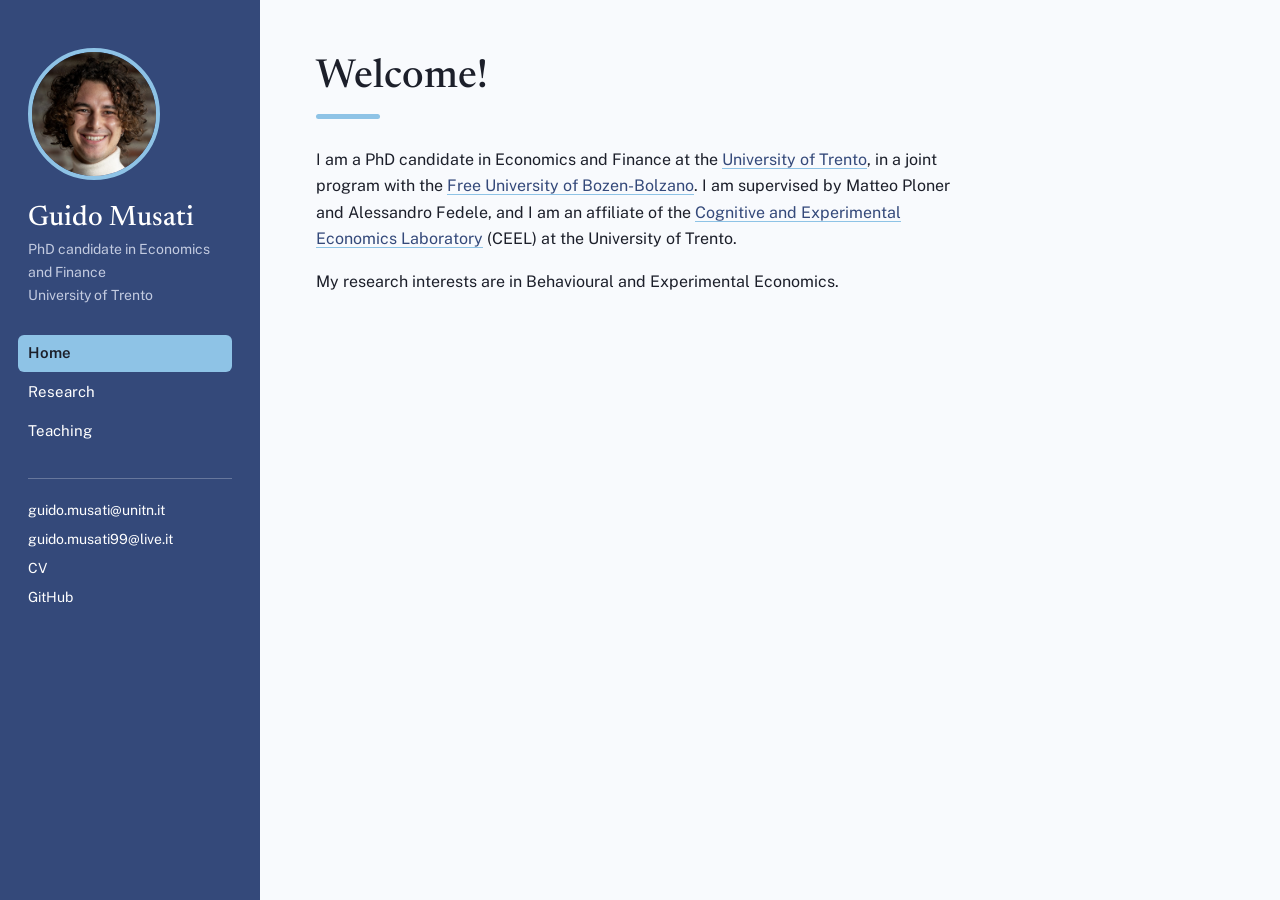
==== index.html @ aa1d8494 "Add files via upload" ====
<!DOCTYPE html>
<html lang="en">
<head>
<meta charset="utf-8">
<meta name="viewport" content="width=device-width, initial-scale=1">
<title>Guido Musati</title>
<link rel="preconnect" href="https://fonts.googleapis.com">
<link rel="stylesheet" href="https://fonts.googleapis.com/css2?family=Newsreader:opsz,wght@6..72,500&family=Public+Sans:wght@400;600&display=swap">
<link rel="stylesheet" href="style.css">
</head>
<body>

<!-- ===== SIDEBAR (same on every page) ===== -->
<nav class="sidebar">
  <img class="photo" src="photo.jpg" alt="Guido Musati"
       onerror="this.style.display='none'; this.nextElementSibling.style.display='flex';">
  <div class="photo-fallback">GM</div>
  <div class="name">Guido Musati</div>
  <div class="role">PhD candidate in Economics and Finance<br>University of Trento</div>
  <div class="nav">
    <a href="index.html" class="current">Home</a>
    <a href="research.html">Research</a>
    <a href="teaching.html">Teaching</a>
  </div>
  <div class="links">
    <a href="mailto:guido.musati@unitn.it">guido.musati@unitn.it</a>
    <a href="mailto:guido.musati99@live.it">guido.musati99@live.it</a>
    <a href="cv.pdf">CV</a>
    <a href="https://github.com/Guidomusati">GitHub</a>
  </div>
</nav>

<!-- ===== CONTENT ===== -->
<main>
  <h1>Welcome!</h1>

  <p>I am a PhD candidate in Economics and Finance at the <a href="https://www.unitn.it/">University of Trento</a>, in a joint program with the <a href="https://www.unibz.it/">Free University of Bozen-Bolzano</a>. I am supervised by Matteo Ploner and Alessandro Fedele, and I am an affiliate of the <a href="https://www-ceel.economia.unitn.it/">Cognitive and Experimental Economics Laboratory</a> (CEEL) at the University of Trento.</p>

  <p>My research interests are in Behavioural and Experimental Economics.</p>
</main>

</body>
</html>
---- style.css ----
/* Guido Musati — personal site. Clean academic look, one shared stylesheet. */
:root {
  --bg: #f8fafd;
  --side-bg: #34497a;
  --side-text: #ffffff;
  --side-muted: #c3cbe0;
  --side-line: rgba(255,255,255,.25);
  --hot: #8ec3e6;
  --hot-text: #3b7bb0;
  --text: #1c1f2a;
  --muted: #5d6275;
  --line: #dfe5ee;
  --accent: #34497a;
  --accent-soft: #e8ebf3;

  --serif: "Newsreader", Georgia, "Times New Roman", serif;
  --sans: "Public Sans", "Helvetica Neue", Arial, sans-serif;
}
@media (prefers-color-scheme: dark) {
  :root {
    --bg: #12141c;
    --side-bg: #27365c;
    --side-text: #ffffff;
    --side-muted: #b4bdd6;
    --side-line: rgba(255,255,255,.2);
    --hot: #6fa8d6;
    --hot-text: #8ec3e6;
    --text: #ebeaf2;
    --muted: #a0a4b8;
    --line: #2a2e3d;
    --accent: #a3b2da;
    --accent-soft: #232845;
    color-scheme: dark;
  }
}

* { box-sizing: border-box; }
html, body { margin: 0; }

body {
  display: flex;
  min-height: 100vh;
  background: var(--bg);
  color: var(--text);
  font-family: var(--sans);
  font-size: 16px;
  line-height: 1.65;
}

/* ---------- Sidebar ---------- */
.sidebar {
  width: 260px;
  flex-shrink: 0;
  background: var(--side-bg);
  color: var(--side-text);
  padding: 48px 28px;
  position: sticky;
  top: 0;
  height: 100vh;
}

.photo, .photo-fallback {
  width: 132px;
  height: 132px;
  border-radius: 50%;
  object-fit: cover;
  display: block;
  border: 4px solid var(--hot);
}
.photo-fallback {
  display: none;
  align-items: center;
  justify-content: center;
  background: rgba(255,255,255,.15);
  color: var(--side-text);
  font-family: var(--serif);
  font-size: 44px;
}

.name {
  font-family: var(--serif);
  font-size: 28px;
  font-weight: 500;
  line-height: 1.15;
  margin: 22px 0 4px;
}
.role {
  font-size: 14px;
  color: var(--side-muted);
  margin-bottom: 28px;
}

.nav { display: flex; flex-direction: column; gap: 2px; }
.nav a {
  color: var(--side-text);
  text-decoration: none;
  font-size: 15px;
  padding: 6px 10px;
  margin-left: -10px;
  border-radius: 6px;
}
.nav a:hover { background: rgba(255,255,255,.14); }
.nav a.current { color: #1c1f2a; font-weight: 600; background: var(--hot); }

.links {
  margin-top: 28px;
  padding-top: 20px;
  border-top: 1px solid var(--side-line);
  font-size: 14px;
  display: flex;
  flex-direction: column;
  gap: 6px;
}
.links span { color: var(--side-muted); }
.links a { color: var(--side-text); text-decoration: none; }
.links a:hover { color: var(--hot); }

/* ---------- Main ---------- */
main {
  flex: 1;
  min-width: 0;
  padding: 56px 56px 64px;
  max-width: 760px;
}

h1 {
  font-family: var(--serif);
  font-weight: 500;
  font-size: 40px;
  line-height: 1.1;
  margin: 0 0 28px;
}
h1::after {
  content: "";
  display: block;
  width: 64px;
  height: 5px;
  margin-top: 14px;
  border-radius: 3px;
  background: var(--hot);
}
h2 {
  font-family: var(--serif);
  font-weight: 500;
  font-size: 24px;
  color: var(--accent);
  margin: 40px 0 16px;
}
p { margin: 0 0 16px; }

a { color: var(--accent); text-underline-offset: 3px; text-decoration-color: var(--hot); }
a:hover { color: var(--hot-text); }
a:focus-visible { outline: 2px solid var(--accent); outline-offset: 2px; }

.news { margin-top: 36px; }
.news ul { list-style: none; margin: 0; padding: 0; border-top: 1px solid var(--line); }
.news li {
  display: flex;
  gap: 20px;
  padding: 10px 0;
  border-bottom: 1px solid var(--line);
}
.news .date {
  flex-shrink: 0;
  width: 110px;
  color: var(--hot-text);
  font-weight: 600;
  font-size: 14px;
  font-variant-numeric: tabular-nums;
  padding-top: 1px;
}

.paper { margin: 0 0 22px; }
.paper .title { font-weight: 600; }
.paper .meta { font-size: 14px; color: var(--muted); }

/* ---------- Phone ---------- */
@media (max-width: 720px) {
  body { flex-direction: column; }
  .sidebar {
    position: static;
    height: auto;
    width: 100%;
    border-right: none;
    padding: 28px 20px;
  }
  .photo, .photo-fallback { width: 96px; height: 96px; }
  .nav { flex-direction: row; gap: 8px; }
  .nav a { margin-left: 0; }
  .links { flex-direction: row; flex-wrap: wrap; gap: 4px 16px; }
  main { padding: 32px 20px 48px; }
  h1 { font-size: 32px; }
  .news li { flex-direction: column; gap: 0; }
}

/* ---------- Teaching ---------- */
.intro { color: var(--muted); font-size: 15px; margin-bottom: 22px; }
.paper .desc { font-size: 15px; margin-top: 4px; }
.lang {
  display: inline-block;
  margin-left: 6px;
  padding: 1px 8px;
  border-radius: 10px;
  background: var(--accent-soft);
  color: var(--accent);
  font-size: 12px;
  font-weight: 600;
  vertical-align: 2px;
}
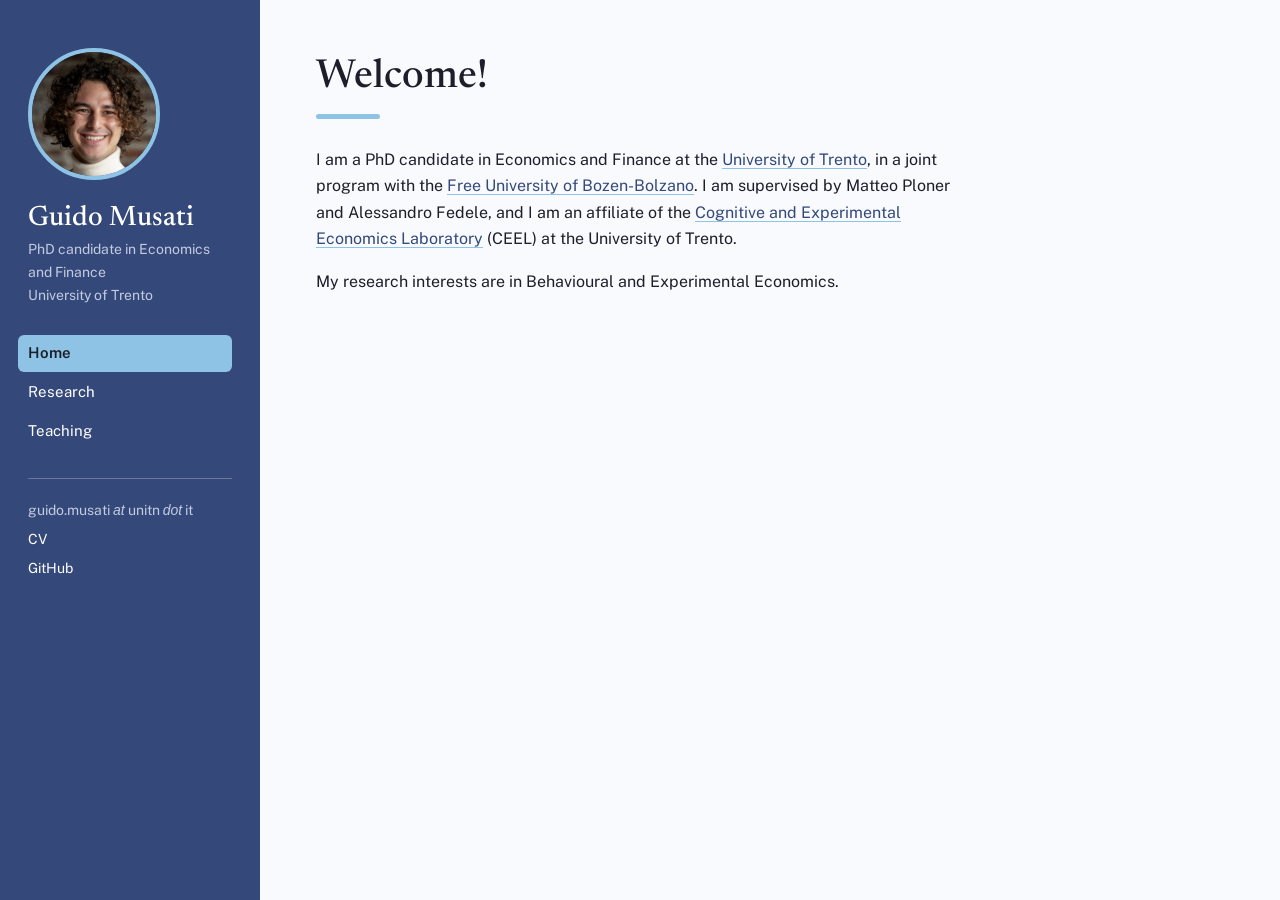
==== commit 3040998b: "Aggiorna email e descrizioni" ====
--- a/index.html
+++ b/index.html
@@ -3,6 +3,7 @@
 <head>
 <meta charset="utf-8">
 <meta name="viewport" content="width=device-width, initial-scale=1">
+<meta name="description" content="Guido Musati, PhD candidate in Economics and Finance at the University of Trento. Behavioural and experimental economics.">
 <title>Guido Musati</title>
 <link rel="preconnect" href="https://fonts.googleapis.com">
 <link rel="stylesheet" href="https://fonts.googleapis.com/css2?family=Newsreader:opsz,wght@6..72,500&family=Public+Sans:wght@400;600&display=swap">
@@ -23,8 +24,7 @@
     <a href="teaching.html">Teaching</a>
   </div>
   <div class="links">
-    <a href="mailto:guido.musati@unitn.it">guido.musati@unitn.it</a>
-    <a href="mailto:guido.musati99@live.it">guido.musati99@live.it</a>
+    <span>guido.musati <i>at</i> unitn <i>dot</i> it</span>
     <a href="cv.pdf">CV</a>
     <a href="https://github.com/Guidomusati">GitHub</a>
   </div>
